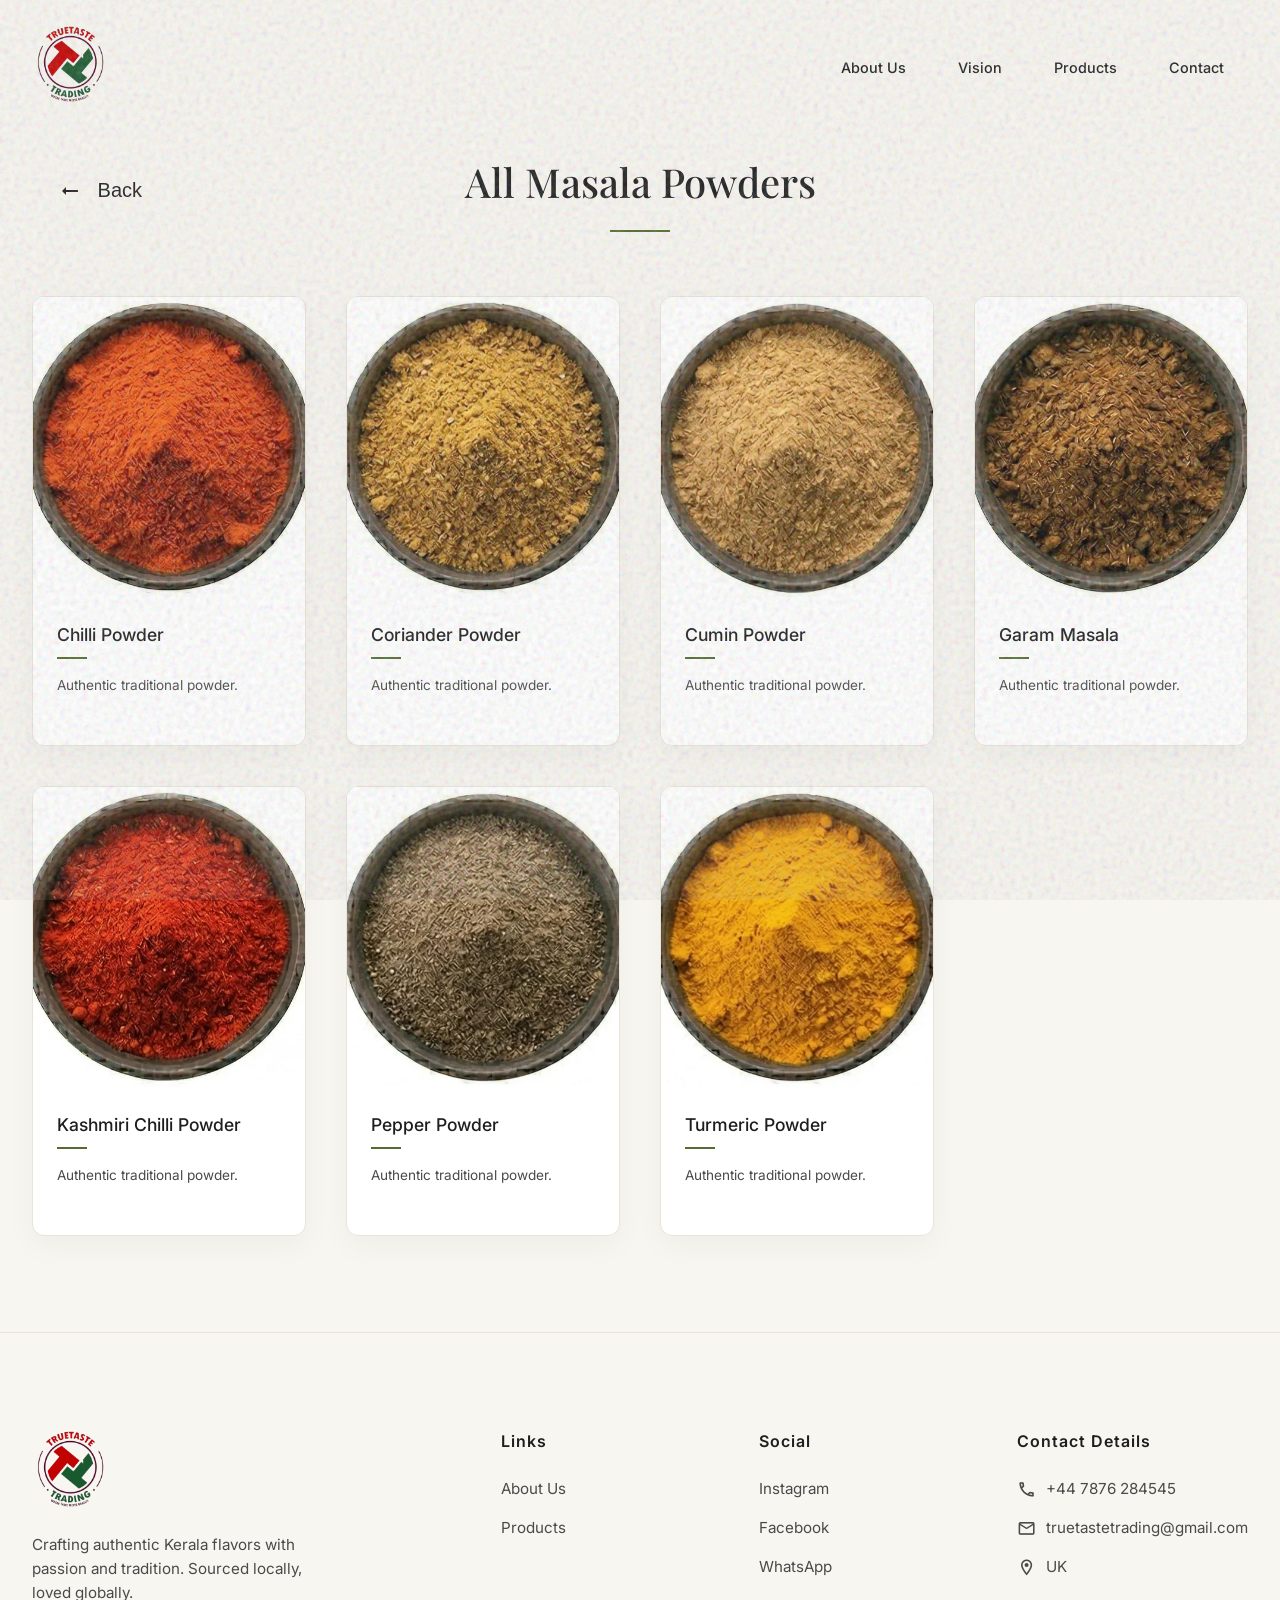
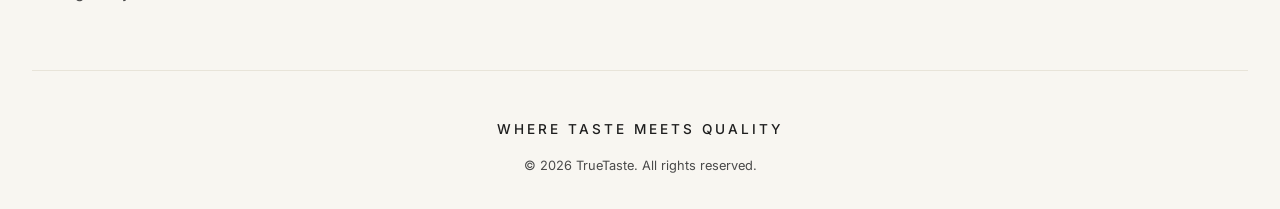
==== masalapowder.html @ 87fad170 "fifth commit" ====
<!DOCTYPE html>

<html lang="en">
<head>
<meta charset="utf-8"/>
<meta content="width=device-width, initial-scale=1.0" name="viewport"/>
<title>Masala Powder | Kerala Traditional Food</title>
<!-- Security Headers -->
<meta content="1; mode=block" http-equiv="X-XSS-Protection"/>
<meta content="nosniff" http-equiv="X-Content-Type-Options"/>
<meta content="strict-origin-when-cross-origin" name="referrer"/>
<!-- Performance Optimization -->
<link href="https://fonts.googleapis.com" rel="preconnect"/>
<link crossorigin="" href="https://fonts.gstatic.com" rel="preconnect"/>
<meta content="Authentic Flavours, Crafted with Tradition. Premium spices, nostalgic sweets, and homemade delicacies — delivered fresh." name="description"/>
<link href="https://fonts.googleapis.com/css2?family=Outfit:wght@300;400;500;600;700&amp;family=Playfair+Display:ital,wght@0,400;0,600;1,400&amp;display=swap" rel="stylesheet"/>
<link href="https://fonts.googleapis.com/icon?family=Material+Icons+Outlined" rel="stylesheet"/>
<link href="style.css" rel="stylesheet"/>
</head>
<body>
<!-- Preloader -->
<div class="preloader" id="preloader">
<div class="spinner">
<div class="circle"></div>
<div class="circle"></div>
</div>
<div class="loading-text">TRUETASTE</div>
</div>
<!-- Grain Texture Overlay -->
<div class="grain-overlay"></div>
<!-- Navigation -->
<nav class="navbar" id="navbar">
<div class="nav-container">
<a class="logo" href="index.html#hero">
<picture><source srcset="assets/logo.avif" type="image/avif"/><source srcset="assets/logo.webp" type="image/webp"/><img alt="TRUETASTE Logo" decoding="async" height="500" loading="lazy" src="assets/logo.webp" width="500"/></picture>
</a>
<div class="nav-links">
<a href="index.html#about">About Us</a>
<a href="index.html#vision">Vision</a>
<a href="index.html#product">Products</a>
<a href="index.html#contact">Contact</a>
</div>
</div>
</nav>
<section class="products fade-up" style="padding-top: 150px; min-height: 100vh;">
<div class="section-header" style="position: relative;">
<button class="card-btn" onclick="window.location.href='index.html#product'" style="position: absolute; left: 0; top: 50%; transform: translateY(-50%); padding: 0.8rem 1.6rem; font-size: 1.25rem; font-weight: 500;">
<span class="material-icons-outlined" style="transform: rotate(180deg); margin-right: 8px; font-size: 1.5rem;">arrow_right_alt</span> Back
            </button>
<h2 class="section-title">All Masala Powders</h2>
<div class="section-divider"></div>
</div>
<div class="grid-container">
<!-- Product 1 -->
<div class="product-card">
<div class="product-img-wrap">
<picture><source srcset="assets/masala powder/chilli powder.avif" type="image/avif"/><source srcset="assets/masala powder/chilli powder.webp" type="image/webp"/><img alt="Chilli Powder" class="product-img" decoding="async" height="504" loading="lazy" src="assets/masala powder/chilli powder.webp" width="504"/></picture>
</div>
<div class="product-info">
<h4 class="product-name">Chilli Powder</h4>
<div class="product-name-line"></div>
<p class="product-short-desc">Authentic traditional powder.</p>
</div>
</div>
<!-- Product 2 -->
<div class="product-card">
<div class="product-img-wrap">
<picture><source srcset="assets/masala powder/coriander.avif" type="image/avif"/><source srcset="assets/masala powder/coriander.webp" type="image/webp"/><img alt="Coriander Powder" class="product-img" decoding="async" height="504" loading="lazy" src="assets/masala powder/coriander.webp" width="504"/></picture>
</div>
<div class="product-info">
<h4 class="product-name">Coriander Powder</h4>
<div class="product-name-line"></div>
<p class="product-short-desc">Authentic traditional powder.</p>
</div>
</div>
<!-- Product 3 -->
<div class="product-card">
<div class="product-img-wrap">
<picture><source srcset="assets/masala powder/cumin powder.avif" type="image/avif"/><source srcset="assets/masala powder/cumin powder.webp" type="image/webp"/><img alt="Cumin Powder" class="product-img" decoding="async" height="504" loading="lazy" src="assets/masala powder/cumin powder.webp" width="504"/></picture>
</div>
<div class="product-info">
<h4 class="product-name">Cumin Powder</h4>
<div class="product-name-line"></div>
<p class="product-short-desc">Authentic traditional powder.</p>
</div>
</div>
<!-- Product 4 -->
<div class="product-card">
<div class="product-img-wrap">
<picture><source srcset="assets/masala powder/garam masala.avif" type="image/avif"/><source srcset="assets/masala powder/garam masala.webp" type="image/webp"/><img alt="Garam Masala" class="product-img" decoding="async" height="504" loading="lazy" src="assets/masala powder/garam masala.webp" width="504"/></picture>
</div>
<div class="product-info">
<h4 class="product-name">Garam Masala</h4>
<div class="product-name-line"></div>
<p class="product-short-desc">Authentic traditional powder.</p>
</div>
</div>
<!-- Product 5 -->
<div class="product-card">
<div class="product-img-wrap">
<picture><source srcset="assets/masala powder/kashmiri powder.avif" type="image/avif"/><source srcset="assets/masala powder/kashmiri powder.webp" type="image/webp"/><img alt="Kashmiri Chilli Powder" class="product-img" decoding="async" height="506" loading="lazy" src="assets/masala powder/kashmiri powder.webp" width="506"/></picture>
</div>
<div class="product-info">
<h4 class="product-name">Kashmiri Chilli Powder</h4>
<div class="product-name-line"></div>
<p class="product-short-desc">Authentic traditional powder.</p>
</div>
</div>
<!-- Product 6 -->
<div class="product-card">
<div class="product-img-wrap">
<picture><source srcset="assets/masala powder/pepper.avif" type="image/avif"/><source srcset="assets/masala powder/pepper.webp" type="image/webp"/><img alt="Pepper Powder" class="product-img" decoding="async" height="504" loading="lazy" src="assets/masala powder/pepper.webp" width="504"/></picture>
</div>
<div class="product-info">
<h4 class="product-name">Pepper Powder</h4>
<div class="product-name-line"></div>
<p class="product-short-desc">Authentic traditional powder.</p>
</div>
</div>
<!-- Product 7 -->
<div class="product-card">
<div class="product-img-wrap">
<picture><source srcset="assets/masala powder/turmeric.avif" type="image/avif"/><source srcset="assets/masala powder/turmeric.webp" type="image/webp"/><img alt="Turmeric Powder" class="product-img" decoding="async" height="504" loading="lazy" src="assets/masala powder/turmeric.webp" width="504"/></picture>
</div>
<div class="product-info">
<h4 class="product-name">Turmeric Powder</h4>
<div class="product-name-line"></div>
<p class="product-short-desc">Authentic traditional powder.</p>
</div>
</div>
</div>
</section>
<!-- Footer -->
<footer class="footer" id="contact">
<div class="footer-grid">
<div class="footer-col">
<picture><source srcset="assets/logo.avif" type="image/avif"/><source srcset="assets/logo.webp" type="image/webp"/><img alt="TRUETASTE Logo" class="footer-logo" decoding="async" height="500" loading="lazy" src="assets/logo.webp" width="500"/></picture>
<p class="footer-desc">Crafting authentic Kerala flavors with passion and tradition. Sourced locally,
                    loved globally.</p>
</div>
<div class="footer-col">
<h4 class="footer-title">Links</h4>
<a class="footer-link" href="index.html#about">About Us</a>
<a class="footer-link" href="index.html#product">Products</a>
</div>
<div class="footer-col">
<h4 class="footer-title">Social</h4>
<a class="footer-link" href="#">Instagram</a>
<a class="footer-link" href="#">Facebook</a>
<a class="footer-link" href="https://wa.me/447876284545">WhatsApp</a>
</div>
<div class="footer-col">
<h4 class="footer-title">Contact Details</h4>
<a class="footer-link" href="tel:+447876284545"><span class="material-icons-outlined">call</span>+44
                    7876 284545</a>
<a class="footer-link" href="mailto:truetastetrading@gmail.com"><span class="material-icons-outlined">email</span>truetastetrading@gmail.com</a>
<p class="footer-link" style="cursor: default;"><span class="material-icons-outlined">location_on</span>UK</p>
</div>
</div>
<div class="footer-bottom">
<p class="footer-tagline">WHERE TASTE MEETS QUALITY</p>
<p class="footer-copy">© 2026 TrueTaste. All rights reserved.</p>
</div>
</footer>
<script defer="" src="https://cdnjs.cloudflare.com/ajax/libs/gsap/3.12.2/gsap.min.js"></script>
<script defer="" src="script.js"></script>
</body>
</html>
---- style.css ----
@import url('https://fonts.googleapis.com/css2?family=Inter:wght@300;400;500;600&family=Playfair+Display:ital,wght@0,400;0,600;1,400&display=swap');

:root {
    --bg-color: #F8F6F1;
    --accent-color: #556B2F;
    --text-color: #1E1E1E;
    --text-light: #4A4A4A;
    --card-bg: #FFFFFF;
    --divider-color: #E8E4D9;
    --shadow-soft: 0 10px 30px rgba(0, 0, 0, 0.04);
    --shadow-hover: 0 20px 40px rgba(0, 0, 0, 0.08);
    --radius-md: 12px;
    --radius-lg: 20px;
    --transition-smooth: all 0.3s cubic-bezier(0.25, 0.8, 0.25, 1);
    --transition-fast: all 0.2s ease-in-out;
    --font-sans: 'Inter', sans-serif;
    --font-serif: 'Playfair Display', serif;
}

* {
    margin: 0;
    padding: 0;
    box-sizing: border-box;
}

html {
    scroll-behavior: smooth;
    scroll-padding-top: 100px;
    /* Accounts for the fixed navbar height */
}

body {
    font-family: var(--font-sans);
    background-color: var(--bg-color);
    color: var(--text-color);
    line-height: 1.6;
    overflow-x: hidden;
}

/* Preloader */
.preloader {
    position: fixed;
    top: 0;
    left: 0;
    width: 100%;
    height: 100%;
    background-color: var(--bg-color);
    z-index: 10000;
    display: flex;
    flex-direction: column;
    justify-content: center;
    align-items: center;
    transition: opacity 0.8s ease, visibility 0.8s ease;
}

.preloader.hidden {
    opacity: 0;
    visibility: hidden;
}

.spinner {
    position: relative;
    width: 60px;
    height: 60px;
}

.spinner .circle {
    position: absolute;
    top: 0;
    left: 0;
    width: 100%;
    height: 100%;
    border-radius: 50%;
    border: 3px solid transparent;
    border-top-color: var(--accent-color);
    animation: spin 1s linear infinite;
}

.spinner .circle:nth-child(2) {
    width: 70%;
    height: 70%;
    top: 15%;
    left: 15%;
    border-top-color: transparent;
    border-bottom-color: var(--accent-color);
    animation: spin-reverse 0.8s linear infinite;
}

.preloader .loading-text {
    margin-top: 1.5rem;
    font-family: var(--font-serif);
    font-size: 1.2rem;
    letter-spacing: 4px;
    color: var(--accent-color);
    animation: pulse 1.5s infinite alternate;
}

@keyframes spin {
    0% {
        transform: rotate(0deg);
    }

    100% {
        transform: rotate(360deg);
    }
}

@keyframes spin-reverse {
    0% {
        transform: rotate(360deg);
    }

    100% {
        transform: rotate(0deg);
    }
}

@keyframes pulse {
    0% {
        opacity: 0.6;
        transform: scale(0.98);
    }

    100% {
        opacity: 1;
        transform: scale(1);
    }
}

/* Subtle Grain Texture overlay */
.grain-overlay {
    position: fixed;
    top: 0;
    left: 0;
    width: 100%;
    height: 100%;
    pointer-events: none;
    z-index: 9999;
    opacity: 0.25;
    background-image: url("data:image/svg+xml,%3Csvg viewBox='0 0 200 200' xmlns='http://www.w3.org/2000/svg'%3E%3Cfilter id='noiseFilter'%3E%3CfeTurbulence type='fractalNoise' baseFrequency='0.8' numOctaves='3' stitchTiles='stitch'/%3E%3C/filter%3E%3Crect width='100%25' height='100%25' filter='url(%23noiseFilter)'/%3E%3C/svg%3E");
}

/* Typography Globals */
h1,
h2,
h3,
h4,
.hero-tagline,
.section-title {
    color: var(--text-color);
    font-weight: 500;
}

/* Navbar */
.navbar {
    position: fixed;
    top: 0;
    left: 0;
    width: 100%;
    padding: 1.5rem 0;
    z-index: 100;
    transition: var(--transition-smooth);
    background: transparent;
}

.navbar.scrolled {
    background: rgba(248, 246, 241, 0.95);
    backdrop-filter: blur(10px);
    border-bottom: 1px solid var(--divider-color);
    padding: 1rem 0;
}

.nav-container {
    max-width: 1300px;
    margin: 0 auto;
    padding: 0 2rem;
    display: flex;
    justify-content: space-between;
    align-items: center;
}

.logo {
    display: inline-flex;
    align-items: center;
    text-decoration: none;
}

.logo img {
    height: 80px;
    width: auto;
    object-fit: contain;
}

.nav-links a {
    text-decoration: none;
    color: var(--text-color);
    margin: 0 1.5rem;
    font-size: 0.9rem;
    font-weight: 500;
    transition: var(--transition-fast);
}

.nav-links a:hover {
    color: var(--accent-color);
}

.icon-btn {
    background: none;
    border: none;
    cursor: pointer;
    color: var(--text-color);
    transition: var(--transition-fast);
}

.icon-btn:hover {
    color: var(--accent-color);
}

/* Hero Section */
.hero {
    position: relative;
    min-height: 100vh;
    display: flex;
    align-items: center;
    justify-content: center;
    padding: 120px 2rem 4rem 2rem;
    overflow: hidden;
    background-image: url('assets/backgroundimage.webp');
    background-size: cover;
    background-position: center;
    background-repeat: no-repeat;
}

.bg-circle-shape {
    position: absolute;
    width: 65vw;
    height: 65vw;
    background: radial-gradient(circle, rgba(255, 255, 255, 0.7) 0%, rgba(248, 244, 236, 0) 60%);
    border-radius: 50%;
    top: 50%;
    left: 50%;
    transform: translate(-50%, -50%);
    z-index: 0;
    pointer-events: none;
}

.hero-container {
    display: flex;
    align-items: center;
    justify-content: space-between;
    width: 100%;
    max-width: 1300px;
    margin: 0 auto;
    z-index: 10;
    position: relative;
    gap: 4rem;
}

.particles {
    position: absolute;
    top: 0;
    left: 0;
    width: 100%;
    height: 100%;
    pointer-events: none;
    z-index: 0;
}

.particle {
    position: absolute;
    background: var(--accent-color);
    border-radius: 50%;
    opacity: 0.2;
    animation: drift linear infinite;
}

@keyframes drift {
    0% {
        transform: translateY(0) rotate(0deg);
        opacity: 0;
    }

    10% {
        opacity: 0.3;
    }

    80% {
        opacity: 0.3;
    }

    100% {
        transform: translateY(-200vh) rotate(360deg);
        opacity: 0;
    }
}

.hero-text-block {
    flex: 1;
    max-width: 500px;
    text-align: left;
    position: relative;
    z-index: 10;
}

.hero-tagline {
    display: inline-block;
    font-size: 0.85rem;
    letter-spacing: 4px;
    text-transform: uppercase;
    color: var(--accent-color);
    margin-bottom: 1.5rem;
    font-weight: 600;
}

.hero-headline {
    font-family: var(--font-serif);
    font-size: clamp(3rem, 5vw, 4.5rem);
    line-height: 1.1;
    margin-bottom: 1rem;
    letter-spacing: -0.02em;
}

.hero-price {
    font-size: 2rem;
    font-weight: 600;
    color: var(--accent-color);
    margin-bottom: 1.5rem;
}

.hero-subtext {
    font-size: 1.1rem;
    color: var(--text-light);
    max-width: 600px;
    margin: 0 0 3rem 0;
    font-weight: 300;
    min-height: 55px;
    /* Prevent button layout shift during text swapping */
}

.hero-buttons {
    display: flex;
    gap: 1.5rem;
    justify-content: flex-start;
}

/* Arc Carousel CSS */
.hero-arc-visual {
    flex: none;
    margin-left: auto;
    position: relative;
    height: 600px;
    width: 600px;
    display: flex;
    align-items: center;
    justify-content: center;
}

.arc-svg-container {
    position: absolute;
    top: 0;
    left: 50%;
    transform: translateX(-50%);
    width: 600px;
    height: 600px;
    z-index: 1;
}

.dashed-circle {
    animation: spin 40s linear infinite;
    transform-origin: center;
}

.orbit-satellites {
    position: absolute;
    top: 0;
    left: 50%;
    transform: translateX(-50%);
    width: 600px;
    height: 600px;
    z-index: 4;
    /* Ensures satellites properly overlap the main center plate */
}

.orbit-item {
    position: absolute;
    width: 90px;
    height: 90px;
    border-radius: 50%;
    border: 3px solid #fff;
    box-shadow: 0 10px 20px rgba(0, 0, 0, 0.1);
    background: #fff;
    cursor: pointer;
    overflow: hidden;
    transition: transform 0.3s ease, border-color 0.3s ease;
    /* Translate to center the anchor point for GSAP */
    transform: translate(-50%, -50%);
    top: 0;
    left: 0;
}

.orbit-item:hover {
    transform: translate(-50%, -50%) scale(1.15) !important;
}

.orbit-item.active {
    border-color: var(--accent-color);
    transform: translate(-50%, -50%) scale(1.2) !important;
    box-shadow: 0 15px 30px rgba(85, 107, 47, 0.3);
}

.orbit-item img {
    width: 100%;
    height: 100%;
    object-fit: cover;
}

.main-plate-container {
    position: absolute;
    top: 300px;
    left: 50%;
    z-index: 3;
    width: 340px;
    height: 340px;
    transform: translate(-50%, -50%);
    display: flex;
    align-items: center;
    justify-content: center;
    border-radius: 50%;
    background-color: #fff;
    overflow: hidden;
    flex-shrink: 0;
    box-shadow: 0 30px 50px rgba(0, 0, 0, 0.15);
}

.main-plate-container picture {
    width: 100%;
    height: 100%;
    display: flex;
    justify-content: center;
    align-items: center;
}

.main-plate-img {
    width: 100%;
    height: 100%;
    object-fit: cover;
    object-position: center;
    border-radius: 50%;
    /* Trims rectangular images perfectly round */
    transition: transform 0.5s ease;
}

.arc-controls {
    position: absolute;
    bottom: -60px;
    width: 100%;
    display: flex;
    justify-content: space-between;
    align-items: center;
    z-index: 4;
    padding: 0 2rem;
}

.arc-btn {
    width: 50px;
    height: 50px;
    border-radius: 50%;
    background: #fff;
    border: 1px solid transparent;
    box-shadow: var(--shadow-soft);
    display: flex;
    align-items: center;
    justify-content: center;
    cursor: pointer;
    transition: var(--transition-fast);
    color: var(--text-color);
}

.arc-btn:hover {
    background: var(--accent-color);
    color: #fff;
    transform: translateY(-2px);
    box-shadow: var(--shadow-hover);
}

.play-btn {
    position: absolute;
    left: 10px;
    bottom: 120px;
    width: 70px;
    height: 70px;
    background: rgba(255, 255, 255, 0.95);
    z-index: 6;
    /* Ensures the play button remains strictly interactive above orbit items */
}

/* Buttons */
.btn {
    display: inline-block;
    padding: 1rem 2rem;
    font-size: 0.9rem;
    font-weight: 500;
    text-decoration: none;
    border-radius: 4px;
    cursor: pointer;
    transition: var(--transition-smooth);
    letter-spacing: 1px;
}

.btn-primary {
    background: var(--accent-color);
    color: #fff;
    border: 1px solid var(--accent-color);
}

.btn-primary:hover {
    background: #465925;
    transform: translateY(-2px);
    box-shadow: 0 10px 20px rgba(85, 107, 47, 0.2);
}

.btn-secondary {
    background: transparent;
    color: var(--accent-color);
    border: 1px solid var(--accent-color);
}

.btn-secondary:hover {
    background: rgba(85, 107, 47, 0.05);
    transform: translateY(-2px);
}

.btn-whatsapp {
    background: var(--accent-color);
    color: #fff;
    border: none;
    display: flex;
    align-items: center;
    gap: 0.5rem;
    border-radius: 4px;
}

.btn-whatsapp:hover {
    background: #465925;
}

/* Features */
.features {
    padding: 6rem 2rem;
    border-bottom: 1px solid var(--divider-color);
}

.features-container {
    max-width: 1200px;
    margin: 0 auto;
    display: flex;
    justify-content: space-between;
    flex-wrap: wrap;
    gap: 2rem;
}

.feature-item {
    display: flex;
    align-items: center;
    gap: 1rem;
    flex: 1;
    min-width: 250px;
}

.feature-icon {
    font-size: 2rem;
    color: var(--accent-color);
}

.feature-text {
    font-weight: 500;
    font-size: 1rem;
    color: var(--text-color);
}

/* Sections Global */
section {
    padding: 6rem 2rem;
}

.section-header {
    text-align: center;
    margin-bottom: 4rem;
}

.section-title {
    font-family: var(--font-serif);
    font-size: 2.5rem;
    margin-bottom: 1rem;
}

.section-divider {
    width: 60px;
    height: 2px;
    background: var(--accent-color);
    margin: 0 auto;
}

.grid-container {
    max-width: 1300px;
    margin: 0 auto;
    display: grid;
    grid-template-columns: repeat(4, 1fr);
    gap: 2.5rem;
}

/* Cards */
.category-card {
    background: var(--card-bg);
    border-radius: var(--radius-md);
    aspect-ratio: 4 / 6;
    overflow: hidden;
    box-shadow: var(--shadow-soft);
    position: relative;
    transition: var(--transition-smooth);
    border: 1px solid transparent;
    display: flex;
    flex-direction: column;
    margin: 0 auto;
    width: 100%;
    max-width: 400px;
}

.category-card::after {
    display: none;
}

.category-card:hover {
    transform: translateY(-8px);
    box-shadow: var(--shadow-hover);
}

.card-image-wrap {
    width: 100%;
    height: 60%;
    overflow: hidden;
    background: #f1ebd8;
}

.card-img {
    width: 100%;
    height: 100%;
    object-fit: cover;
    object-position: top;
    transition: transform 0.6s ease;
}

.category-card:hover .card-img {
    transform: scale(1.05);
}

.card-content {
    height: 40%;
    padding: 1rem 2rem;
    display: flex;
    flex-direction: column;
    justify-content: center;
    align-items: center;
    text-align: center;
}

.card-title {
    font-size: 1.25rem;
    margin-bottom: 0.5rem;
    font-family: var(--font-serif);
}

.card-desc {
    color: var(--text-light);
    font-size: 0.9rem;
    margin-bottom: 1rem;
    min-height: 48px;
    display: flex;
    align-items: center;
}

.card-btn {
    background: none;
    border: none;
    font-size: 0.9rem;
    color: var(--text-color);
    font-weight: 500;
    display: flex;
    align-items: center;
    gap: 0.5rem;
    cursor: pointer;
    transition: var(--transition-fast);
}

.category-card:hover .card-btn {
    color: var(--accent-color);
}

.card-btn .material-icons-outlined {
    transition: var(--transition-fast);
}

.category-card:hover .card-btn .material-icons-outlined {
    transform: translateX(5px);
}

/* Product Card Design */
.product-card {
    background: var(--card-bg);
    border-radius: var(--radius-md);
    overflow: hidden;
    box-shadow: var(--shadow-soft);
    transition: all 0.2s cubic-bezier(0.25, 0.8, 0.25, 1);
    border: 1px solid var(--divider-color);
}

.product-card:hover {
    transform: translateY(-5px);
    box-shadow: var(--shadow-hover);
}

.product-img-wrap {
    height: 300px;
    background: #f9f9f9;
}

.product-img {
    width: 100%;
    height: 100%;
    object-fit: cover;
}

.product-info {
    padding: 1.5rem;
}

.product-name {
    font-size: 1.1rem;
    font-weight: 500;
}

.product-name-line {
    width: 30px;
    height: 2px;
    background: var(--accent-color);
    margin: 0.5rem 0 1rem 0;
    transition: var(--transition-smooth);
}

.product-card:hover .product-name-line {
    width: 50px;
}

.product-short-desc {
    font-size: 0.85rem;
    color: var(--text-light);
    margin-bottom: 1.5rem;
}

.product-price-row {
    display: flex;
    justify-content: space-between;
    align-items: center;
}

.product-price {
    font-weight: 600;
    font-size: 1.25rem;
}

.btn-add-cart {
    background: var(--accent-color);
    color: #fff;
    border: none;
    padding: 0.6rem 1.2rem;
    border-radius: 4px;
    font-size: 0.85rem;
    cursor: pointer;
    transition: var(--transition-fast);
}

.btn-add-cart:hover {
    background: #465925;
}

/* Footer */
.footer {
    padding: 6rem 2rem 2rem 2rem;
    border-top: 1px solid var(--divider-color);
}

.footer-grid {
    max-width: 1300px;
    margin: 0 auto;
    display: grid;
    grid-template-columns: 2fr 1fr 1fr auto;
    gap: 3rem;
    margin-bottom: 4rem;
}

.footer-title {
    font-size: 1rem;
    font-weight: 600;
    margin-bottom: 1.5rem;
    letter-spacing: 1px;
}

.footer-logo {
    height: 80px;
    width: auto;
    object-fit: contain;
    margin-bottom: 1.5rem;
    display: block;
}

.footer-desc {
    color: var(--text-light);
    font-size: 0.95rem;
    max-width: 300px;
}

.footer-link {
    display: flex;
    align-items: flex-start;
    color: var(--text-light);
    text-decoration: none;
    margin-bottom: 1rem;
    font-size: 0.95rem;
    transition: var(--transition-fast);
    line-height: 1.5;
    white-space: nowrap;
    /* Forces text to stay on one line safely */
}

.footer-link .material-icons-outlined {
    font-size: 1.2rem;
    margin-right: 0.6rem;
    margin-top: 0.1rem;
    flex-shrink: 0;
}

.footer-link:hover {
    color: var(--accent-color);
}

.footer-bottom {
    text-align: center;
    padding-top: 3rem;
    border-top: 1px solid var(--divider-color);
}

.footer-tagline {
    font-size: 0.85rem;
    letter-spacing: 3px;
    color: var(--text-color);
    margin-bottom: 1rem;
    font-weight: 500;
}

.footer-copy {
    font-size: 0.8rem;
    color: var(--text-light);
}

/* Animations */
.reveal-line {
    display: inline-flex;
    overflow: hidden;
    vertical-align: top;
}

.reveal-text {
    display: inline-block;
    opacity: 0;
}

.fade-up {
    opacity: 0;
    transform: translateY(30px);
    transition: opacity 1s cubic-bezier(0.16, 1, 0.3, 1), transform 1s cubic-bezier(0.16, 1, 0.3, 1);
}

.fade-up.visible {
    opacity: 1;
    transform: translateY(0);
}

/* Media Queries */
@media (max-width: 1024px) {
    .hero-container {
        flex-direction: column;
        justify-content: center;
        text-align: center;
        gap: 2rem;
        padding-top: 4rem;
    }

    .hero-text-block {
        text-align: center;
        max-width: 600px;
    }

    .hero-buttons {
        justify-content: center;
    }

    .hero-arc-visual {
        transform: scale(0.85);
        margin-top: 2rem;
        width: 100%;
    }

    .play-btn {
        display: none;
    }

    .grid-container {
        grid-template-columns: repeat(2, 1fr);
    }

    .footer-grid {
        grid-template-columns: 1fr 1fr;
        gap: 3rem;
    }
}

@media (max-width: 768px) {
    .hero {
        padding-top: 140px;
        padding-bottom: 2rem;
        min-height: 100vh;
        overflow-x: hidden;
        align-items: flex-start;
    }

    .hero-container {
        padding-top: 0;
        gap: 1.5rem;
        position: relative;
        min-height: 500px;
        display: flex;
        align-items: center;
        justify-content: flex-end;
    }

    .hero-text-block {
        text-align: right;
        margin-left: auto;
        width: 100%;
        max-width: 100%;
        z-index: 10;
        padding-right: 25px;
    }

    .hero-arc-visual {
        position: absolute;
        left: calc(-2rem - 300px);
        top: 35%;
        transform: translateY(-50%) scale(0.6);
        transform-origin: center center;
        height: 600px;
        width: 600px;
        margin-top: 0;
        z-index: 1;
    }

    .hero-headline {
        font-size: clamp(1.8rem, 7vw, 2.2rem) !important;
        margin-bottom: 15px !important;
        white-space: nowrap;
    }

    .hero-subtext {
        font-size: 1.1rem !important;
        line-height: 1.4 !important;
    }

    .grid-container {
        display: flex;
        flex-wrap: nowrap;
        overflow-x: auto;
        -webkit-overflow-scrolling: touch;
        scroll-snap-type: x mandatory;
        padding-bottom: 2rem;
        gap: 1.5rem;
        scrollbar-width: none;
        -ms-overflow-style: none;
        scroll-padding-inline-start: 1rem;
    }

    .grid-container::-webkit-scrollbar {
        display: none;
    }

    .category-card,
    .product-card {
        flex: 0 0 80%;
        max-width: 320px;
        scroll-snap-align: center;
    }

    .about {
        padding-bottom: 2rem;
    }

    .vision {
        padding-top: 2rem;
        padding-bottom: 2rem;
    }

    section {
        padding: 4rem 1.5rem;
    }

    .products {
        min-height: auto !important;
    }

    .mobile-hidden {
        display: none;
    }

    .section-header {
        display: flex;
        flex-direction: column;
        align-items: center;
        gap: 1.5rem;
    }

    .section-header .card-btn {
        position: static !important;
        transform: none !important;
        align-self: flex-start;
        margin-bottom: 1rem;
    }

    .features-container {
        flex-direction: column;
        align-items: flex-start;
    }

    .footer-grid {
        grid-template-columns: 1fr;
    }

    .hero-buttons {
        flex-direction: column;
        align-items: flex-end;
    }

    .nav-container {
        padding: 0 1rem;
    }

    .nav-links {
        display: flex;
        white-space: nowrap;
    }

    .nav-links a {
        margin: 0 0.4rem;
        font-size: 0.75rem;
    }
}
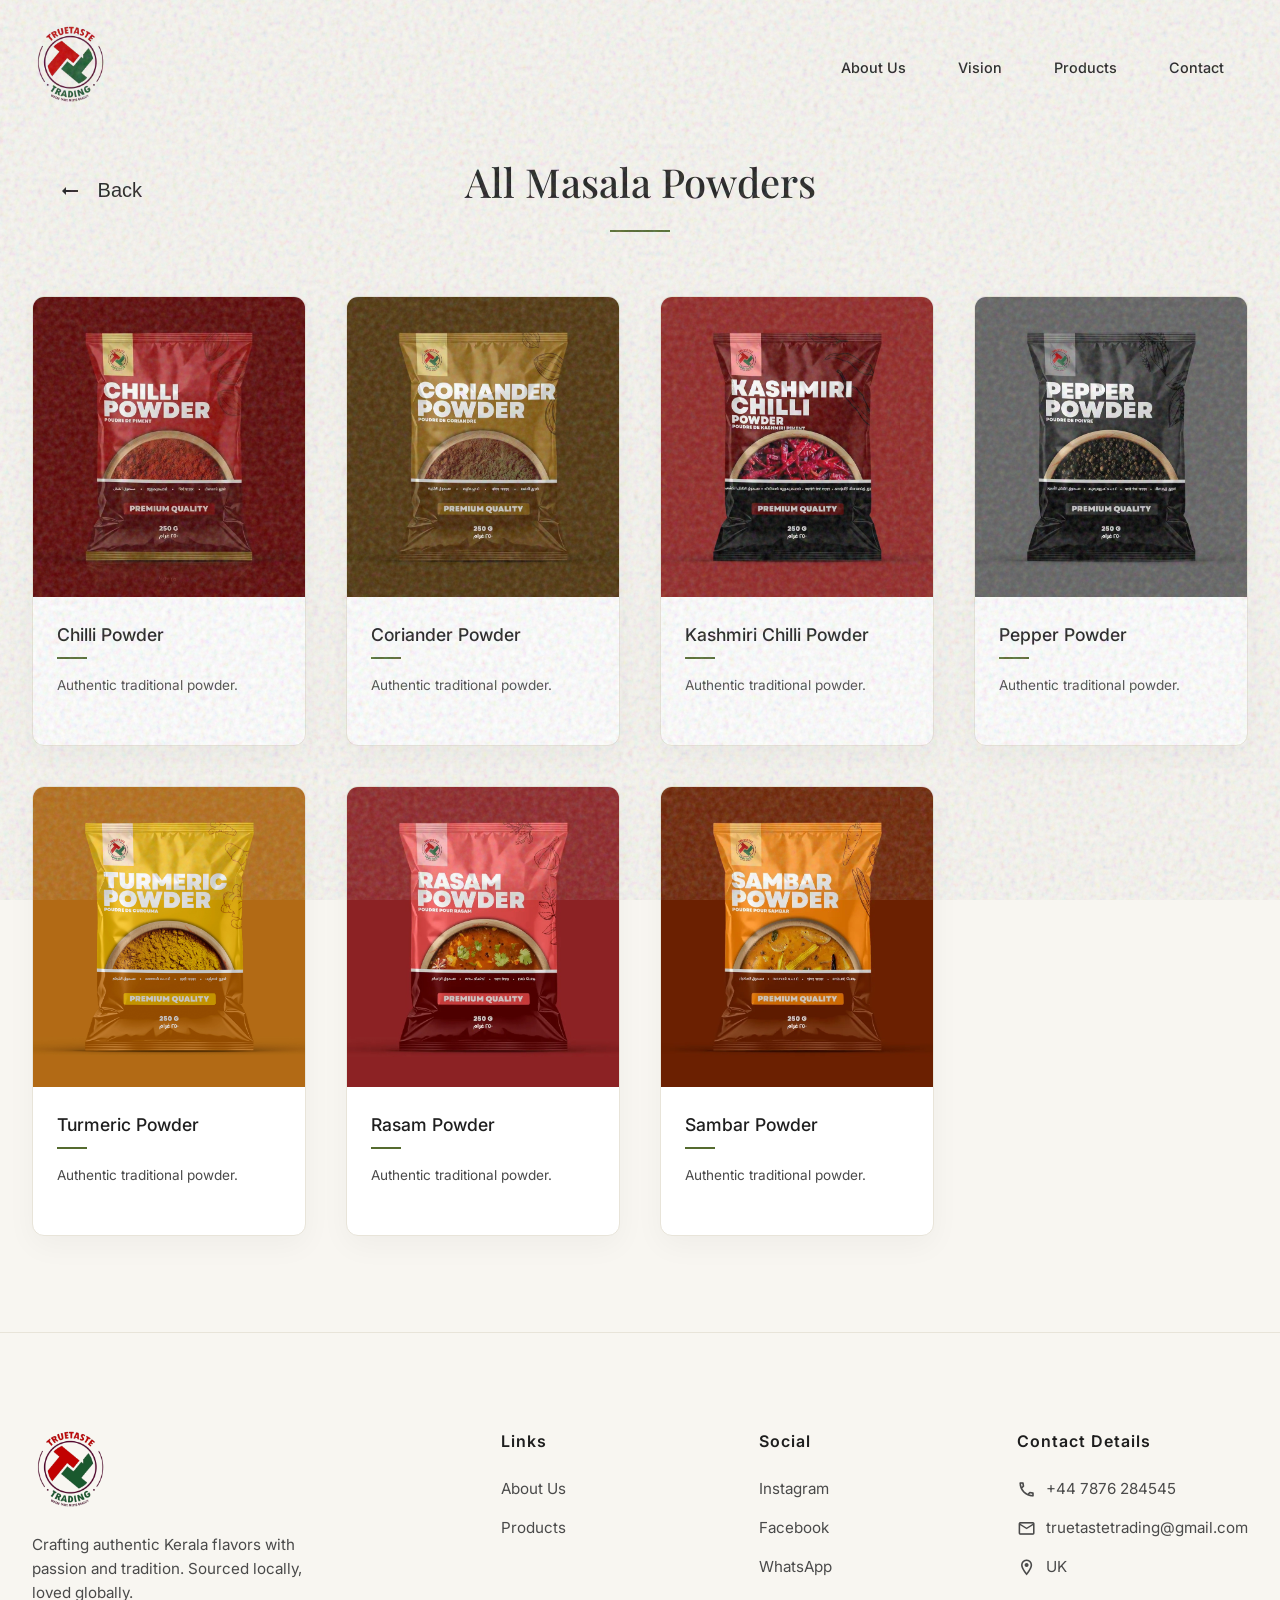
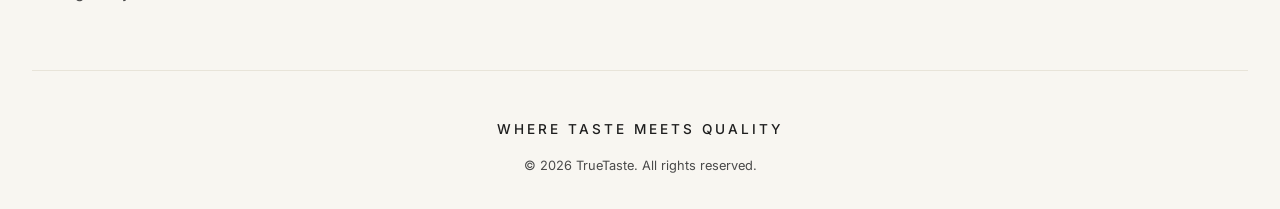
==== commit bb59d50c: "6" ====
--- a/masalapowder.html
+++ b/masalapowder.html
@@ -54,7 +54,7 @@
 <!-- Product 1 -->
 <div class="product-card">
 <div class="product-img-wrap">
-<picture><source srcset="assets/masala powder/chilli powder.avif" type="image/avif"/><source srcset="assets/masala powder/chilli powder.webp" type="image/webp"/><img alt="Chilli Powder" class="product-img" decoding="async" height="504" loading="lazy" src="assets/masala powder/chilli powder.webp" width="504"/></picture>
+<picture><source srcset="assets/powder/CHILLI POWDER.jpg.avif" type="image/avif"/><source srcset="assets/powder/CHILLI POWDER.jpg.webp" type="image/webp"/><img alt="Chilli Powder" class="product-img" decoding="async" height="1024" loading="lazy" src="assets/powder/CHILLI POWDER.jpg.jpeg" width="1024"/></picture>
 </div>
 <div class="product-info">
 <h4 class="product-name">Chilli Powder</h4>
@@ -65,7 +65,7 @@
 <!-- Product 2 -->
 <div class="product-card">
 <div class="product-img-wrap">
-<picture><source srcset="assets/masala powder/coriander.avif" type="image/avif"/><source srcset="assets/masala powder/coriander.webp" type="image/webp"/><img alt="Coriander Powder" class="product-img" decoding="async" height="504" loading="lazy" src="assets/masala powder/coriander.webp" width="504"/></picture>
+<picture><source srcset="assets/powder/CORIANDER POWDER.jpg.avif" type="image/avif"/><source srcset="assets/powder/CORIANDER POWDER.jpg.webp" type="image/webp"/><img alt="Coriander Powder" class="product-img" decoding="async" height="960" loading="lazy" src="assets/powder/CORIANDER POWDER.jpg.jpeg" width="1200"/></picture>
 </div>
 <div class="product-info">
 <h4 class="product-name">Coriander Powder</h4>
@@ -73,32 +73,10 @@
 <p class="product-short-desc">Authentic traditional powder.</p>
 </div>
 </div>
-<!-- Product 3 -->
-<div class="product-card">
-<div class="product-img-wrap">
-<picture><source srcset="assets/masala powder/cumin powder.avif" type="image/avif"/><source srcset="assets/masala powder/cumin powder.webp" type="image/webp"/><img alt="Cumin Powder" class="product-img" decoding="async" height="504" loading="lazy" src="assets/masala powder/cumin powder.webp" width="504"/></picture>
-</div>
-<div class="product-info">
-<h4 class="product-name">Cumin Powder</h4>
-<div class="product-name-line"></div>
-<p class="product-short-desc">Authentic traditional powder.</p>
-</div>
-</div>
-<!-- Product 4 -->
-<div class="product-card">
-<div class="product-img-wrap">
-<picture><source srcset="assets/masala powder/garam masala.avif" type="image/avif"/><source srcset="assets/masala powder/garam masala.webp" type="image/webp"/><img alt="Garam Masala" class="product-img" decoding="async" height="504" loading="lazy" src="assets/masala powder/garam masala.webp" width="504"/></picture>
-</div>
-<div class="product-info">
-<h4 class="product-name">Garam Masala</h4>
-<div class="product-name-line"></div>
-<p class="product-short-desc">Authentic traditional powder.</p>
-</div>
-</div>
 <!-- Product 5 -->
 <div class="product-card">
 <div class="product-img-wrap">
-<picture><source srcset="assets/masala powder/kashmiri powder.avif" type="image/avif"/><source srcset="assets/masala powder/kashmiri powder.webp" type="image/webp"/><img alt="Kashmiri Chilli Powder" class="product-img" decoding="async" height="506" loading="lazy" src="assets/masala powder/kashmiri powder.webp" width="506"/></picture>
+<picture><source srcset="assets/powder/KASHMIRI CHILLI POWDEER.jpg.avif" type="image/avif"/><source srcset="assets/powder/KASHMIRI CHILLI POWDEER.jpg.webp" type="image/webp"/><img alt="Kashmiri Chilli Powder" class="product-img" decoding="async" height="960" loading="lazy" src="assets/powder/KASHMIRI CHILLI POWDEER.jpg.jpeg" width="1200"/></picture>
 </div>
 <div class="product-info">
 <h4 class="product-name">Kashmiri Chilli Powder</h4>
@@ -109,7 +87,7 @@
 <!-- Product 6 -->
 <div class="product-card">
 <div class="product-img-wrap">
-<picture><source srcset="assets/masala powder/pepper.avif" type="image/avif"/><source srcset="assets/masala powder/pepper.webp" type="image/webp"/><img alt="Pepper Powder" class="product-img" decoding="async" height="504" loading="lazy" src="assets/masala powder/pepper.webp" width="504"/></picture>
+<picture><source srcset="assets/powder/PEPPER POWDER.jpg.avif" type="image/avif"/><source srcset="assets/powder/PEPPER POWDER.jpg.webp" type="image/webp"/><img alt="Pepper Powder" class="product-img" decoding="async" height="960" loading="lazy" src="assets/powder/PEPPER POWDER.jpg.jpeg" width="1200"/></picture>
 </div>
 <div class="product-info">
 <h4 class="product-name">Pepper Powder</h4>
@@ -120,10 +98,32 @@
 <!-- Product 7 -->
 <div class="product-card">
 <div class="product-img-wrap">
-<picture><source srcset="assets/masala powder/turmeric.avif" type="image/avif"/><source srcset="assets/masala powder/turmeric.webp" type="image/webp"/><img alt="Turmeric Powder" class="product-img" decoding="async" height="504" loading="lazy" src="assets/masala powder/turmeric.webp" width="504"/></picture>
+<picture><source srcset="assets/powder/TURMERIC POWDER.jpg.avif" type="image/avif"/><source srcset="assets/powder/TURMERIC POWDER.jpg.webp" type="image/webp"/><img alt="Turmeric Powder" class="product-img" decoding="async" height="960" loading="lazy" src="assets/powder/TURMERIC POWDER.jpg.jpeg" width="1200"/></picture>
 </div>
 <div class="product-info">
 <h4 class="product-name">Turmeric Powder</h4>
+<div class="product-name-line"></div>
+<p class="product-short-desc">Authentic traditional powder.</p>
+</div>
+</div>
+<!-- Product 8 -->
+<div class="product-card">
+<div class="product-img-wrap">
+<picture><source srcset="assets/powder/RASAM POWDER.jpg.avif" type="image/avif"/><source srcset="assets/powder/RASAM POWDER.jpg.webp" type="image/webp"/><img alt="Rasam Powder" class="product-img" decoding="async" height="960" loading="lazy" src="assets/powder/RASAM POWDER.jpg.jpeg" width="1200"/></picture>
+</div>
+<div class="product-info">
+<h4 class="product-name">Rasam Powder</h4>
+<div class="product-name-line"></div>
+<p class="product-short-desc">Authentic traditional powder.</p>
+</div>
+</div>
+<!-- Product 9 -->
+<div class="product-card">
+<div class="product-img-wrap">
+<picture><source srcset="assets/powder/SAMBAR POWDER.jpg.avif" type="image/avif"/><source srcset="assets/powder/SAMBAR POWDER.jpg.webp" type="image/webp"/><img alt="Sambar Powder" class="product-img" decoding="async" height="960" loading="lazy" src="assets/powder/SAMBAR POWDER.jpg.jpeg" width="1200"/></picture>
+</div>
+<div class="product-info">
+<h4 class="product-name">Sambar Powder</h4>
 <div class="product-name-line"></div>
 <p class="product-short-desc">Authentic traditional powder.</p>
 </div>
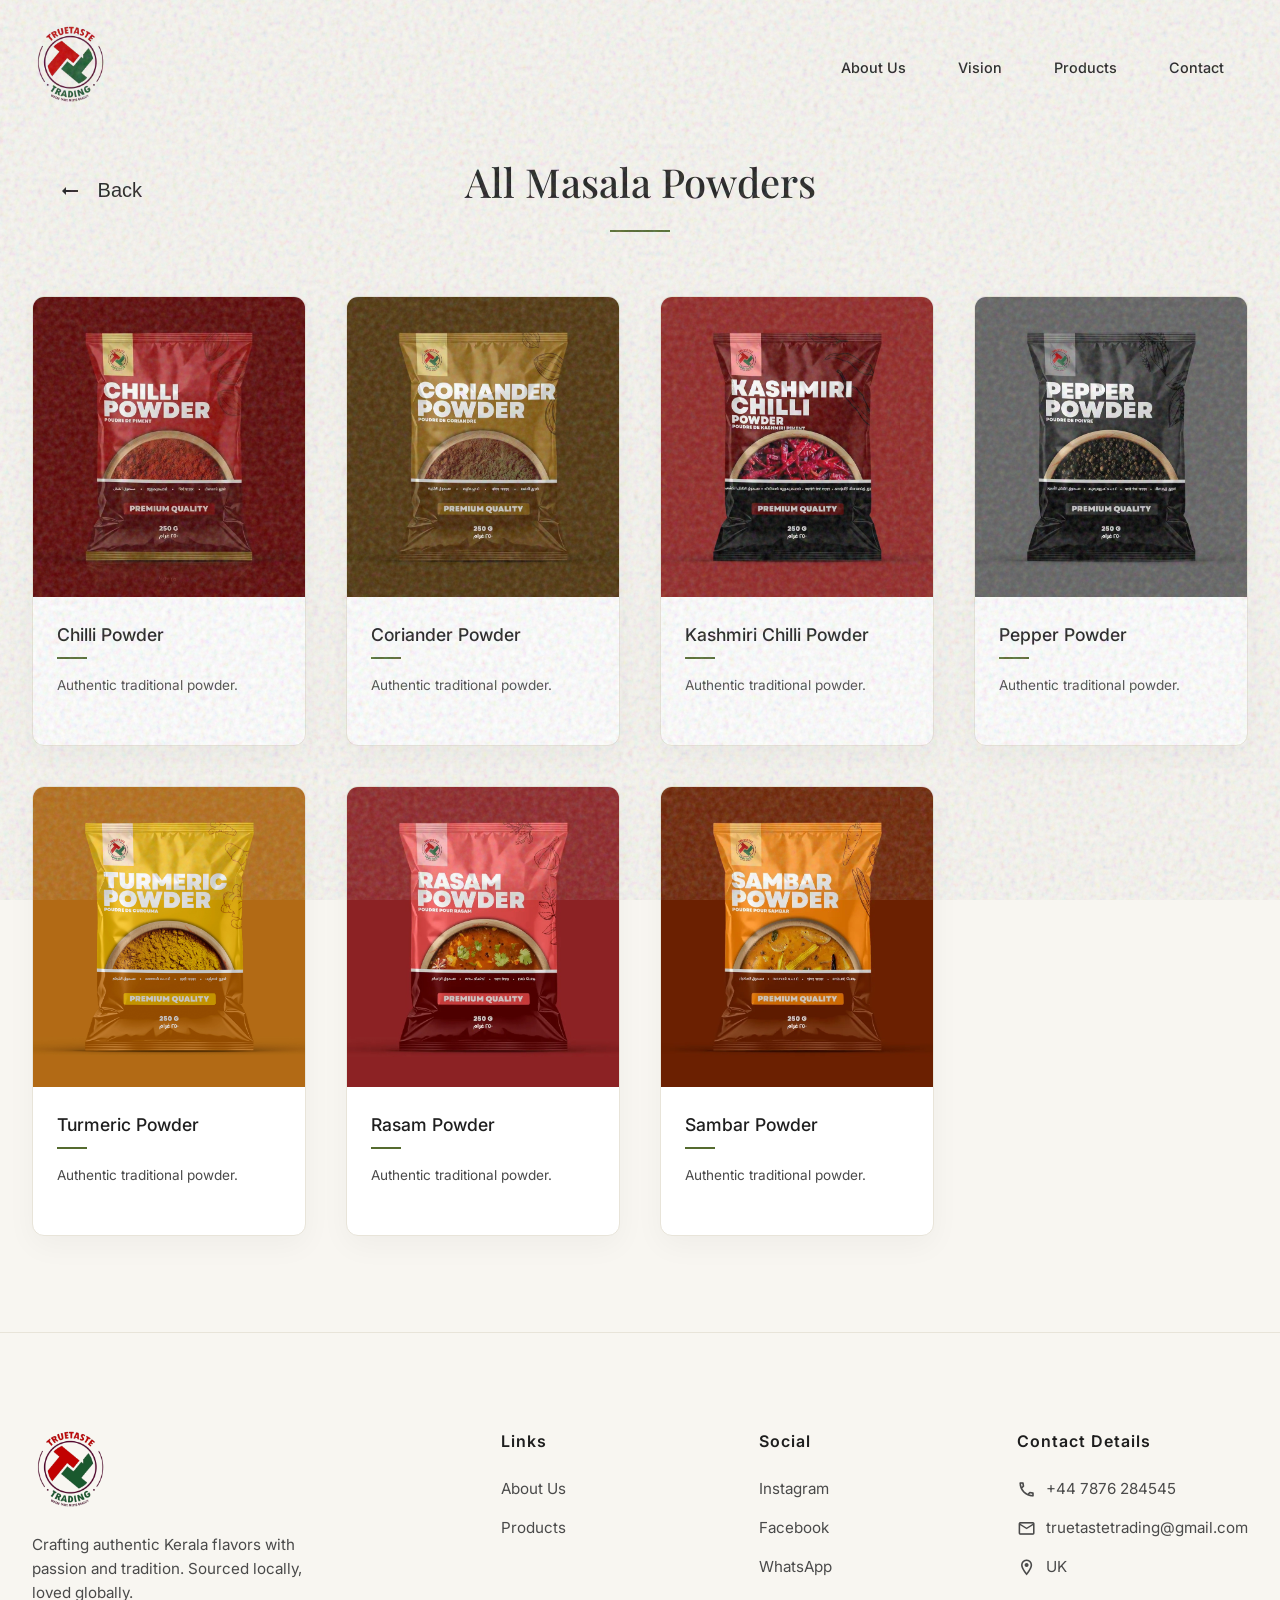
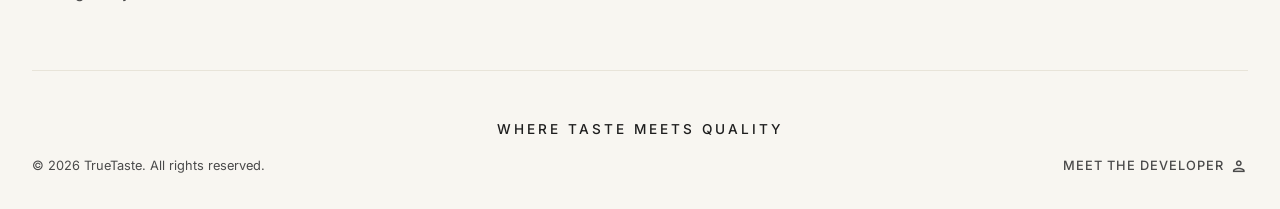
==== commit 00ee1503: "8" ====
--- a/masalapowder.html
+++ b/masalapowder.html
@@ -159,7 +159,10 @@
 </div>
 <div class="footer-bottom">
 <p class="footer-tagline">WHERE TASTE MEETS QUALITY</p>
-<p class="footer-copy">© 2026 TrueTaste. All rights reserved.</p>
+<div class="footer-copy">
+<span>© 2026 TrueTaste. All rights reserved.</span>
+<a href="https://www.instagram.com/intellex.web?igsh=MXBiYzk4eWdtYXRqeA==" target="_blank" rel="noopener noreferrer" class="developer-link">MEET THE DEVELOPER <span class="material-icons-outlined">person</span></a>
+</div>
 </div>
 </footer>
 <script defer="" src="https://cdnjs.cloudflare.com/ajax/libs/gsap/3.12.2/gsap.min.js"></script>
--- a/style.css
+++ b/style.css
@@ -858,8 +858,36 @@
 }
 
 .footer-copy {
+    display: flex;
+    justify-content: space-between;
+    align-items: center;
+    flex-wrap: wrap;
+    gap: 1rem;
     font-size: 0.8rem;
     color: var(--text-light);
+}
+
+.footer-copy a {
+    color: inherit;
+    text-decoration: none;
+    transition: var(--transition-fast);
+}
+
+.footer-copy a:hover {
+    color: var(--accent-color);
+}
+
+.developer-link {
+    display: inline-flex;
+    align-items: center;
+    gap: 0.35rem;
+    text-transform: uppercase;
+    font-weight: 500;
+    letter-spacing: 1px;
+}
+
+.developer-link .material-icons-outlined {
+    font-size: 1.1rem;
 }
 
 /* Animations */
@@ -1061,4 +1089,11 @@
         margin: 0 0.4rem;
         font-size: 0.75rem;
     }
+
+    .footer-copy {
+        flex-direction: column;
+        justify-content: center;
+        text-align: center;
+        gap: 0.5rem;
+    }
 }
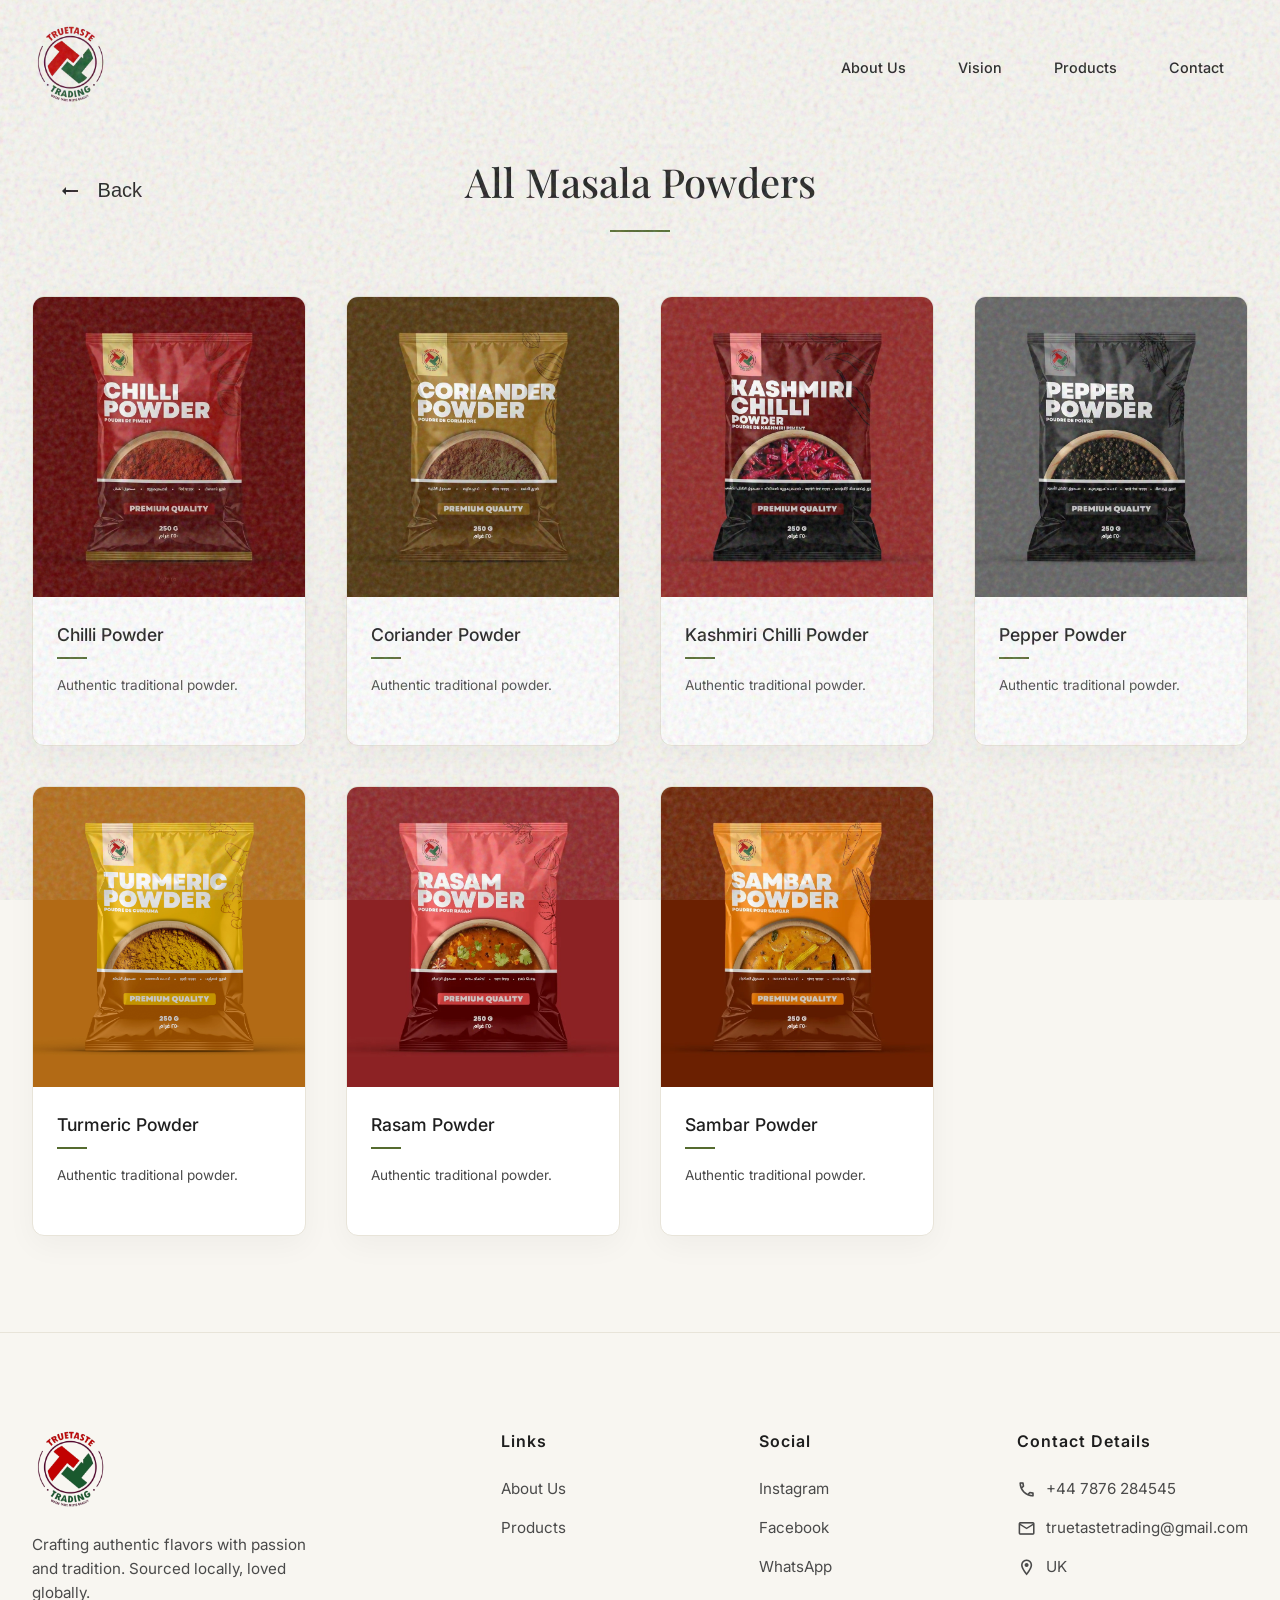
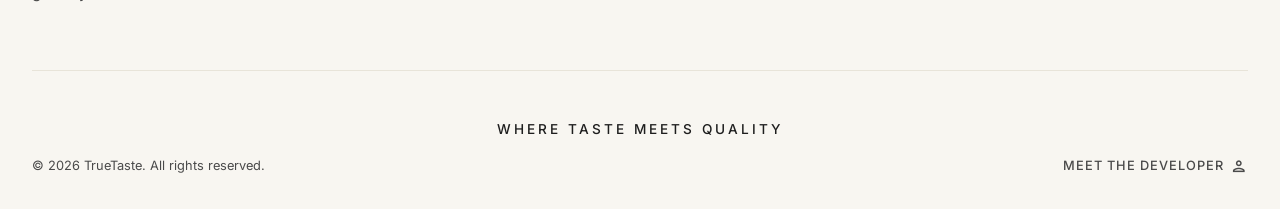
==== commit 9d47cfcd: "Configure search engine optimization: custom meta tags, keywords, sitemap.xml, and robots.txt" ====
--- a/masalapowder.html
+++ b/masalapowder.html
@@ -1,171 +1,232 @@
 <!DOCTYPE html>
 
 <html lang="en">
+
 <head>
-<meta charset="utf-8"/>
-<meta content="width=device-width, initial-scale=1.0" name="viewport"/>
-<title>Masala Powder | Kerala Traditional Food</title>
-<!-- Security Headers -->
-<meta content="1; mode=block" http-equiv="X-XSS-Protection"/>
-<meta content="nosniff" http-equiv="X-Content-Type-Options"/>
-<meta content="strict-origin-when-cross-origin" name="referrer"/>
-<!-- Performance Optimization -->
-<link href="https://fonts.googleapis.com" rel="preconnect"/>
-<link crossorigin="" href="https://fonts.gstatic.com" rel="preconnect"/>
-<meta content="Authentic Flavours, Crafted with Tradition. Premium spices, nostalgic sweets, and homemade delicacies — delivered fresh." name="description"/>
-<link href="https://fonts.googleapis.com/css2?family=Outfit:wght@300;400;500;600;700&amp;family=Playfair+Display:ital,wght@0,400;0,600;1,400&amp;display=swap" rel="stylesheet"/>
-<link href="https://fonts.googleapis.com/icon?family=Material+Icons+Outlined" rel="stylesheet"/>
-<link href="style.css" rel="stylesheet"/>
+    <meta charset="utf-8" />
+    <meta content="width=device-width, initial-scale=1.0" name="viewport" />
+    <title>Authentic Masala Powders | TrueTaste Traditional Food</title>
+    <!-- Security Headers -->
+    <meta content="1; mode=block" http-equiv="X-XSS-Protection" />
+    <meta content="nosniff" http-equiv="X-Content-Type-Options" />
+    <meta content="strict-origin-when-cross-origin" name="referrer" />
+    <!-- Performance Optimization -->
+    <link href="https://fonts.googleapis.com" rel="preconnect" />
+    <link crossorigin="" href="https://fonts.gstatic.com" rel="preconnect" />
+    <meta
+        content="Elevate your cooking with authentic masala powders. Buy traditional sambar powder, chicken masala, garam masala, and turmeric powder from TrueTaste."
+        name="description" />
+    <meta
+        content="masala powder, traditional sambar powder, chicken masala, garam masala, authentic fish masala, turmeric powder, coriander powder, home ground spices"
+        name="keywords" />
+    <link rel="canonical" href="https://truetastetrading.com/masalapowder" />
+    <link
+        href="https://fonts.googleapis.com/css2?family=Outfit:wght@300;400;500;600;700&amp;family=Playfair+Display:ital,wght@0,400;0,600;1,400&amp;display=swap"
+        rel="stylesheet" />
+    <link href="https://fonts.googleapis.com/icon?family=Material+Icons+Outlined" rel="stylesheet" />
+    <link rel="icon" href="assets/logo.webp" type="image/webp" />
+    <link href="style.css" rel="stylesheet" />
 </head>
+
 <body>
-<!-- Preloader -->
-<div class="preloader" id="preloader">
-<div class="spinner">
-<div class="circle"></div>
-<div class="circle"></div>
-</div>
-<div class="loading-text">TRUETASTE</div>
-</div>
-<!-- Grain Texture Overlay -->
-<div class="grain-overlay"></div>
-<!-- Navigation -->
-<nav class="navbar" id="navbar">
-<div class="nav-container">
-<a class="logo" href="index.html#hero">
-<picture><source srcset="assets/logo.avif" type="image/avif"/><source srcset="assets/logo.webp" type="image/webp"/><img alt="TRUETASTE Logo" decoding="async" height="500" loading="lazy" src="assets/logo.webp" width="500"/></picture>
-</a>
-<div class="nav-links">
-<a href="index.html#about">About Us</a>
-<a href="index.html#vision">Vision</a>
-<a href="index.html#product">Products</a>
-<a href="index.html#contact">Contact</a>
-</div>
-</div>
-</nav>
-<section class="products fade-up" style="padding-top: 150px; min-height: 100vh;">
-<div class="section-header" style="position: relative;">
-<button class="card-btn" onclick="window.location.href='index.html#product'" style="position: absolute; left: 0; top: 50%; transform: translateY(-50%); padding: 0.8rem 1.6rem; font-size: 1.25rem; font-weight: 500;">
-<span class="material-icons-outlined" style="transform: rotate(180deg); margin-right: 8px; font-size: 1.5rem;">arrow_right_alt</span> Back
+    <!-- Preloader -->
+    <div class="preloader" id="preloader">
+        <div class="spinner">
+            <div class="circle"></div>
+            <div class="circle"></div>
+        </div>
+        <div class="loading-text">TRUETASTE</div>
+    </div>
+    <!-- Grain Texture Overlay -->
+    <div class="grain-overlay"></div>
+    <!-- Navigation -->
+    <nav class="navbar" id="navbar">
+        <div class="nav-container">
+            <a class="logo" href="index.html#hero">
+                <picture>
+                    <source srcset="assets/logo.avif" type="image/avif" />
+                    <source srcset="assets/logo.webp" type="image/webp" /><img alt="TRUETASTE Logo" decoding="async"
+                        height="500" loading="lazy" src="assets/logo.webp" width="500" />
+                </picture>
+            </a>
+            <div class="nav-links">
+                <a href="index.html#about">About Us</a>
+                <a href="index.html#vision">Vision</a>
+                <a href="index.html#product">Products</a>
+                <a href="index.html#contact">Contact</a>
+            </div>
+        </div>
+    </nav>
+    <section class="products fade-up" style="padding-top: 150px; min-height: 100vh;">
+        <div class="section-header" style="position: relative;">
+            <button class="card-btn" onclick="window.location.href='index.html#product'"
+                style="position: absolute; left: 0; top: 50%; transform: translateY(-50%); padding: 0.8rem 1.6rem; font-size: 1.25rem; font-weight: 500;">
+                <span class="material-icons-outlined"
+                    style="transform: rotate(180deg); margin-right: 8px; font-size: 1.5rem;">arrow_right_alt</span> Back
             </button>
-<h2 class="section-title">All Masala Powders</h2>
-<div class="section-divider"></div>
-</div>
-<div class="grid-container">
-<!-- Product 1 -->
-<div class="product-card">
-<div class="product-img-wrap">
-<picture><source srcset="assets/powder/CHILLI POWDER.jpg.avif" type="image/avif"/><source srcset="assets/powder/CHILLI POWDER.jpg.webp" type="image/webp"/><img alt="Chilli Powder" class="product-img" decoding="async" height="1024" loading="lazy" src="assets/powder/CHILLI POWDER.jpg.jpeg" width="1024"/></picture>
-</div>
-<div class="product-info">
-<h4 class="product-name">Chilli Powder</h4>
-<div class="product-name-line"></div>
-<p class="product-short-desc">Authentic traditional powder.</p>
-</div>
-</div>
-<!-- Product 2 -->
-<div class="product-card">
-<div class="product-img-wrap">
-<picture><source srcset="assets/powder/CORIANDER POWDER.jpg.avif" type="image/avif"/><source srcset="assets/powder/CORIANDER POWDER.jpg.webp" type="image/webp"/><img alt="Coriander Powder" class="product-img" decoding="async" height="960" loading="lazy" src="assets/powder/CORIANDER POWDER.jpg.jpeg" width="1200"/></picture>
-</div>
-<div class="product-info">
-<h4 class="product-name">Coriander Powder</h4>
-<div class="product-name-line"></div>
-<p class="product-short-desc">Authentic traditional powder.</p>
-</div>
-</div>
-<!-- Product 5 -->
-<div class="product-card">
-<div class="product-img-wrap">
-<picture><source srcset="assets/powder/KASHMIRI CHILLI POWDEER.jpg.avif" type="image/avif"/><source srcset="assets/powder/KASHMIRI CHILLI POWDEER.jpg.webp" type="image/webp"/><img alt="Kashmiri Chilli Powder" class="product-img" decoding="async" height="960" loading="lazy" src="assets/powder/KASHMIRI CHILLI POWDEER.jpg.jpeg" width="1200"/></picture>
-</div>
-<div class="product-info">
-<h4 class="product-name">Kashmiri Chilli Powder</h4>
-<div class="product-name-line"></div>
-<p class="product-short-desc">Authentic traditional powder.</p>
-</div>
-</div>
-<!-- Product 6 -->
-<div class="product-card">
-<div class="product-img-wrap">
-<picture><source srcset="assets/powder/PEPPER POWDER.jpg.avif" type="image/avif"/><source srcset="assets/powder/PEPPER POWDER.jpg.webp" type="image/webp"/><img alt="Pepper Powder" class="product-img" decoding="async" height="960" loading="lazy" src="assets/powder/PEPPER POWDER.jpg.jpeg" width="1200"/></picture>
-</div>
-<div class="product-info">
-<h4 class="product-name">Pepper Powder</h4>
-<div class="product-name-line"></div>
-<p class="product-short-desc">Authentic traditional powder.</p>
-</div>
-</div>
-<!-- Product 7 -->
-<div class="product-card">
-<div class="product-img-wrap">
-<picture><source srcset="assets/powder/TURMERIC POWDER.jpg.avif" type="image/avif"/><source srcset="assets/powder/TURMERIC POWDER.jpg.webp" type="image/webp"/><img alt="Turmeric Powder" class="product-img" decoding="async" height="960" loading="lazy" src="assets/powder/TURMERIC POWDER.jpg.jpeg" width="1200"/></picture>
-</div>
-<div class="product-info">
-<h4 class="product-name">Turmeric Powder</h4>
-<div class="product-name-line"></div>
-<p class="product-short-desc">Authentic traditional powder.</p>
-</div>
-</div>
-<!-- Product 8 -->
-<div class="product-card">
-<div class="product-img-wrap">
-<picture><source srcset="assets/powder/RASAM POWDER.jpg.avif" type="image/avif"/><source srcset="assets/powder/RASAM POWDER.jpg.webp" type="image/webp"/><img alt="Rasam Powder" class="product-img" decoding="async" height="960" loading="lazy" src="assets/powder/RASAM POWDER.jpg.jpeg" width="1200"/></picture>
-</div>
-<div class="product-info">
-<h4 class="product-name">Rasam Powder</h4>
-<div class="product-name-line"></div>
-<p class="product-short-desc">Authentic traditional powder.</p>
-</div>
-</div>
-<!-- Product 9 -->
-<div class="product-card">
-<div class="product-img-wrap">
-<picture><source srcset="assets/powder/SAMBAR POWDER.jpg.avif" type="image/avif"/><source srcset="assets/powder/SAMBAR POWDER.jpg.webp" type="image/webp"/><img alt="Sambar Powder" class="product-img" decoding="async" height="960" loading="lazy" src="assets/powder/SAMBAR POWDER.jpg.jpeg" width="1200"/></picture>
-</div>
-<div class="product-info">
-<h4 class="product-name">Sambar Powder</h4>
-<div class="product-name-line"></div>
-<p class="product-short-desc">Authentic traditional powder.</p>
-</div>
-</div>
-</div>
-</section>
-<!-- Footer -->
-<footer class="footer" id="contact">
-<div class="footer-grid">
-<div class="footer-col">
-<picture><source srcset="assets/logo.avif" type="image/avif"/><source srcset="assets/logo.webp" type="image/webp"/><img alt="TRUETASTE Logo" class="footer-logo" decoding="async" height="500" loading="lazy" src="assets/logo.webp" width="500"/></picture>
-<p class="footer-desc">Crafting authentic Kerala flavors with passion and tradition. Sourced locally,
+            <h2 class="section-title">All Masala Powders</h2>
+            <div class="section-divider"></div>
+        </div>
+        <div class="grid-container">
+            <!-- Product 1 -->
+            <div class="product-card">
+                <div class="product-img-wrap">
+                    <picture>
+                        <source srcset="assets/powder/CHILLI POWDER.jpg.avif" type="image/avif" />
+                        <source srcset="assets/powder/CHILLI POWDER.jpg.webp" type="image/webp" /><img
+                            alt="Chilli Powder" class="product-img" decoding="async" height="1024" loading="lazy"
+                            src="assets/powder/CHILLI POWDER.jpg.jpeg" width="1024" />
+                    </picture>
+                </div>
+                <div class="product-info">
+                    <h4 class="product-name">Chilli Powder</h4>
+                    <div class="product-name-line"></div>
+                    <p class="product-short-desc">Authentic traditional powder.</p>
+                </div>
+            </div>
+            <!-- Product 2 -->
+            <div class="product-card">
+                <div class="product-img-wrap">
+                    <picture>
+                        <source srcset="assets/powder/CORIANDER POWDER.jpg.avif" type="image/avif" />
+                        <source srcset="assets/powder/CORIANDER POWDER.jpg.webp" type="image/webp" /><img
+                            alt="Coriander Powder" class="product-img" decoding="async" height="960" loading="lazy"
+                            src="assets/powder/CORIANDER POWDER.jpg.jpeg" width="1200" />
+                    </picture>
+                </div>
+                <div class="product-info">
+                    <h4 class="product-name">Coriander Powder</h4>
+                    <div class="product-name-line"></div>
+                    <p class="product-short-desc">Authentic traditional powder.</p>
+                </div>
+            </div>
+            <!-- Product 5 -->
+            <div class="product-card">
+                <div class="product-img-wrap">
+                    <picture>
+                        <source srcset="assets/powder/KASHMIRI CHILLI POWDEER.jpg.avif" type="image/avif" />
+                        <source srcset="assets/powder/KASHMIRI CHILLI POWDEER.jpg.webp" type="image/webp" /><img
+                            alt="Kashmiri Chilli Powder" class="product-img" decoding="async" height="960"
+                            loading="lazy" src="assets/powder/KASHMIRI CHILLI POWDEER.jpg.jpeg" width="1200" />
+                    </picture>
+                </div>
+                <div class="product-info">
+                    <h4 class="product-name">Kashmiri Chilli Powder</h4>
+                    <div class="product-name-line"></div>
+                    <p class="product-short-desc">Authentic traditional powder.</p>
+                </div>
+            </div>
+            <!-- Product 6 -->
+            <div class="product-card">
+                <div class="product-img-wrap">
+                    <picture>
+                        <source srcset="assets/powder/PEPPER POWDER.jpg.avif" type="image/avif" />
+                        <source srcset="assets/powder/PEPPER POWDER.jpg.webp" type="image/webp" /><img
+                            alt="Pepper Powder" class="product-img" decoding="async" height="960" loading="lazy"
+                            src="assets/powder/PEPPER POWDER.jpg.jpeg" width="1200" />
+                    </picture>
+                </div>
+                <div class="product-info">
+                    <h4 class="product-name">Pepper Powder</h4>
+                    <div class="product-name-line"></div>
+                    <p class="product-short-desc">Authentic traditional powder.</p>
+                </div>
+            </div>
+            <!-- Product 7 -->
+            <div class="product-card">
+                <div class="product-img-wrap">
+                    <picture>
+                        <source srcset="assets/powder/TURMERIC POWDER.jpg.avif" type="image/avif" />
+                        <source srcset="assets/powder/TURMERIC POWDER.jpg.webp" type="image/webp" /><img
+                            alt="Turmeric Powder" class="product-img" decoding="async" height="960" loading="lazy"
+                            src="assets/powder/TURMERIC POWDER.jpg.jpeg" width="1200" />
+                    </picture>
+                </div>
+                <div class="product-info">
+                    <h4 class="product-name">Turmeric Powder</h4>
+                    <div class="product-name-line"></div>
+                    <p class="product-short-desc">Authentic traditional powder.</p>
+                </div>
+            </div>
+            <!-- Product 8 -->
+            <div class="product-card">
+                <div class="product-img-wrap">
+                    <picture>
+                        <source srcset="assets/powder/RASAM POWDER.jpg.avif" type="image/avif" />
+                        <source srcset="assets/powder/RASAM POWDER.jpg.webp" type="image/webp" /><img alt="Rasam Powder"
+                            class="product-img" decoding="async" height="960" loading="lazy"
+                            src="assets/powder/RASAM POWDER.jpg.jpeg" width="1200" />
+                    </picture>
+                </div>
+                <div class="product-info">
+                    <h4 class="product-name">Rasam Powder</h4>
+                    <div class="product-name-line"></div>
+                    <p class="product-short-desc">Authentic traditional powder.</p>
+                </div>
+            </div>
+            <!-- Product 9 -->
+            <div class="product-card">
+                <div class="product-img-wrap">
+                    <picture>
+                        <source srcset="assets/powder/SAMBAR POWDER.jpg.avif" type="image/avif" />
+                        <source srcset="assets/powder/SAMBAR POWDER.jpg.webp" type="image/webp" /><img
+                            alt="Sambar Powder" class="product-img" decoding="async" height="960" loading="lazy"
+                            src="assets/powder/SAMBAR POWDER.jpg.jpeg" width="1200" />
+                    </picture>
+                </div>
+                <div class="product-info">
+                    <h4 class="product-name">Sambar Powder</h4>
+                    <div class="product-name-line"></div>
+                    <p class="product-short-desc">Authentic traditional powder.</p>
+                </div>
+            </div>
+        </div>
+    </section>
+    <!-- Footer -->
+    <footer class="footer" id="contact">
+        <div class="footer-grid">
+            <div class="footer-col">
+                <picture>
+                    <source srcset="assets/logo.avif" type="image/avif" />
+                    <source srcset="assets/logo.webp" type="image/webp" /><img alt="TRUETASTE Logo" class="footer-logo"
+                        decoding="async" height="500" loading="lazy" src="assets/logo.webp" width="500" />
+                </picture>
+                <p class="footer-desc">Crafting authentic flavors with passion and tradition. Sourced locally,
                     loved globally.</p>
-</div>
-<div class="footer-col">
-<h4 class="footer-title">Links</h4>
-<a class="footer-link" href="index.html#about">About Us</a>
-<a class="footer-link" href="index.html#product">Products</a>
-</div>
-<div class="footer-col">
-<h4 class="footer-title">Social</h4>
-<a class="footer-link" href="#">Instagram</a>
-<a class="footer-link" href="#">Facebook</a>
-<a class="footer-link" href="https://wa.me/447876284545">WhatsApp</a>
-</div>
-<div class="footer-col">
-<h4 class="footer-title">Contact Details</h4>
-<a class="footer-link" href="tel:+447876284545"><span class="material-icons-outlined">call</span>+44
+            </div>
+            <div class="footer-col">
+                <h4 class="footer-title">Links</h4>
+                <a class="footer-link" href="index.html#about">About Us</a>
+                <a class="footer-link" href="index.html#product">Products</a>
+            </div>
+            <div class="footer-col">
+                <h4 class="footer-title">Social</h4>
+                <a class="footer-link" href="#">Instagram</a>
+                <a class="footer-link" href="#">Facebook</a>
+                <a class="footer-link" href="https://wa.me/447876284545">WhatsApp</a>
+            </div>
+            <div class="footer-col">
+                <h4 class="footer-title">Contact Details</h4>
+                <a class="footer-link" href="tel:+447876284545"><span class="material-icons-outlined">call</span>+44
                     7876 284545</a>
-<a class="footer-link" href="mailto:truetastetrading@gmail.com"><span class="material-icons-outlined">email</span>truetastetrading@gmail.com</a>
-<p class="footer-link" style="cursor: default;"><span class="material-icons-outlined">location_on</span>UK</p>
-</div>
-</div>
-<div class="footer-bottom">
-<p class="footer-tagline">WHERE TASTE MEETS QUALITY</p>
-<div class="footer-copy">
-<span>© 2026 TrueTaste. All rights reserved.</span>
-<a href="https://www.instagram.com/intellex.web?igsh=MXBiYzk4eWdtYXRqeA==" target="_blank" rel="noopener noreferrer" class="developer-link">MEET THE DEVELOPER <span class="material-icons-outlined">person</span></a>
-</div>
-</div>
-</footer>
-<script defer="" src="https://cdnjs.cloudflare.com/ajax/libs/gsap/3.12.2/gsap.min.js"></script>
-<script defer="" src="script.js"></script>
+                <a class="footer-link" href="mailto:truetastetrading@gmail.com"><span
+                        class="material-icons-outlined">email</span>truetastetrading@gmail.com</a>
+                <p class="footer-link" style="cursor: default;"><span
+                        class="material-icons-outlined">location_on</span>UK</p>
+            </div>
+        </div>
+        <div class="footer-bottom">
+            <p class="footer-tagline">WHERE TASTE MEETS QUALITY</p>
+            <div class="footer-copy">
+                <span>© 2026 TrueTaste. All rights reserved.</span>
+                <a href="https://www.instagram.com/intellex.web?igsh=MXBiYzk4eWdtYXRqeA==" target="_blank"
+                    rel="noopener noreferrer" class="developer-link">MEET THE DEVELOPER <span
+                        class="material-icons-outlined">person</span></a>
+            </div>
+        </div>
+    </footer>
+    <script defer="" src="https://cdnjs.cloudflare.com/ajax/libs/gsap/3.12.2/gsap.min.js"></script>
+    <script defer="" src="script.js"></script>
 </body>
+
 </html>
--- a/style.css
+++ b/style.css
@@ -886,6 +886,10 @@
     letter-spacing: 1px;
 }
 
+.developer-link:hover {
+    color: #e53935;
+}
+
 .developer-link .material-icons-outlined {
     font-size: 1.1rem;
 }
